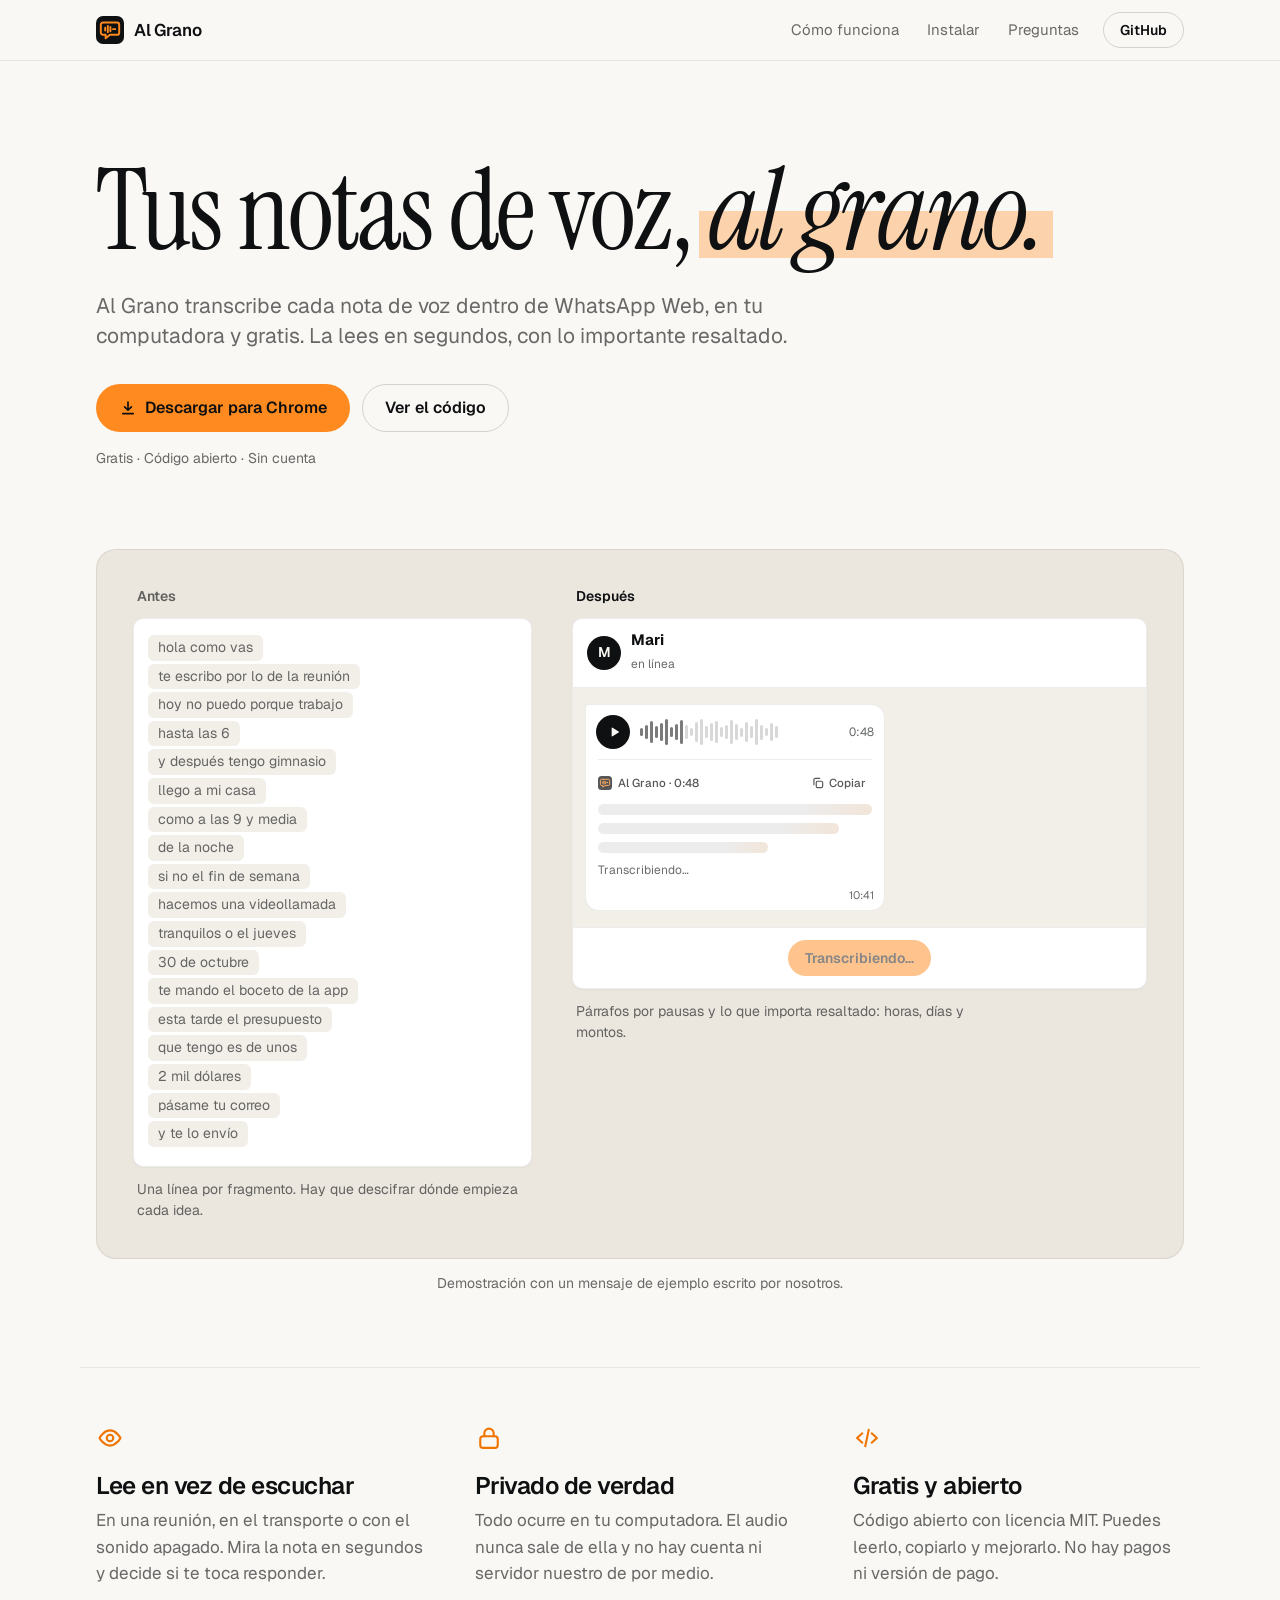
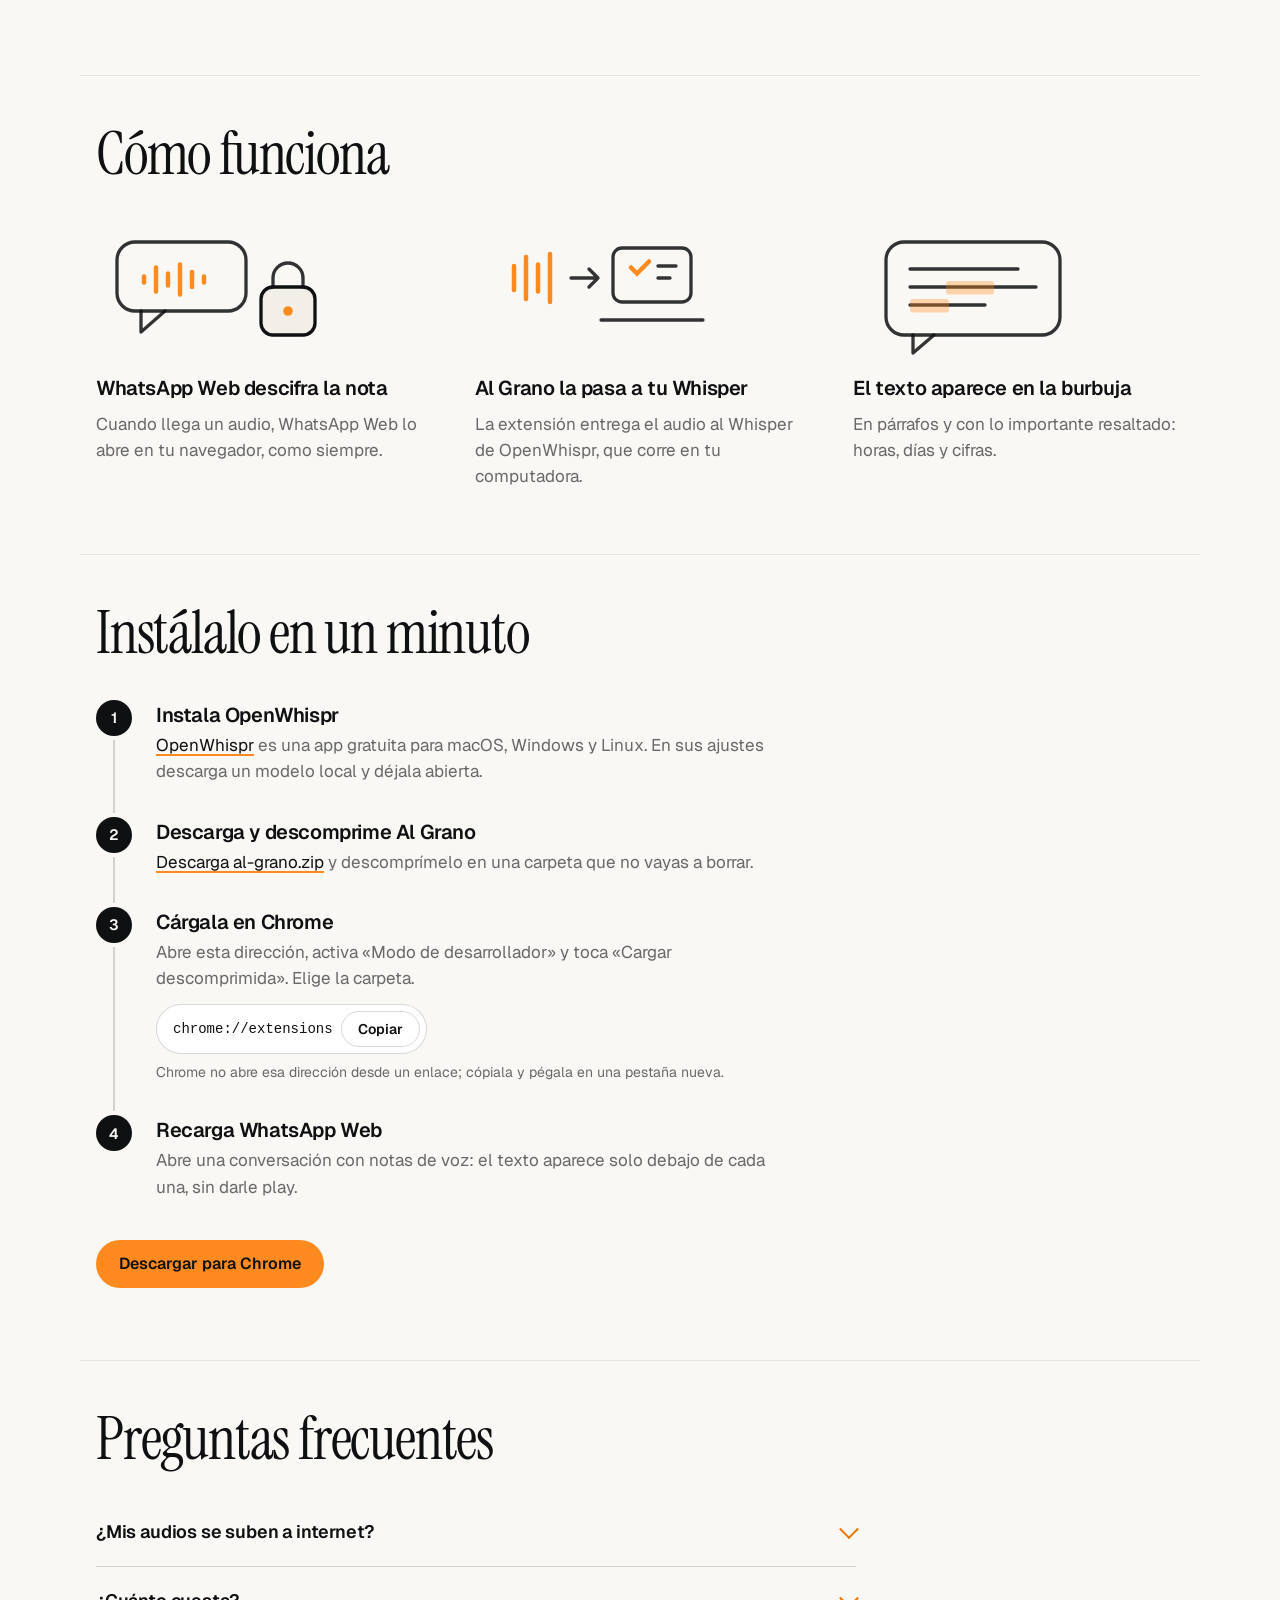
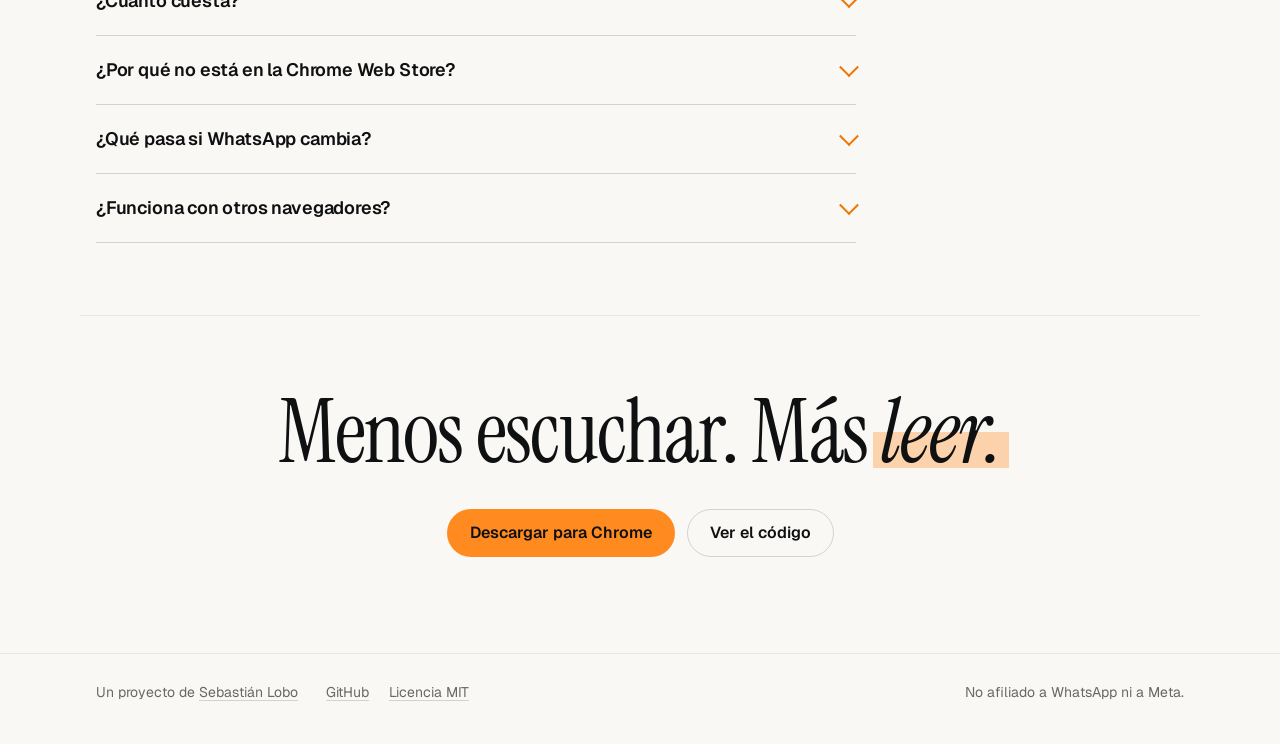
==== docs/index.html @ 11baa3e3 "Al Grano 1.2.0: extensión, landing y guía de instalación Transcribe las notas de voz de WhatsApp Web" ====
<!doctype html>
<html lang="es">
<head>
<meta charset="utf-8">
<meta name="viewport" content="width=device-width, initial-scale=1">
<title>Al Grano — Tus notas de voz, al grano</title>
<meta name="description" content="Extensión gratuita y de código abierto que transcribe las notas de voz de WhatsApp Web dentro de su burbuja, con el Whisper local de OpenWhispr. Nada sale de tu computadora.">
<meta name="theme-color" content="#FAF8F4" media="(prefers-color-scheme: light)">
<meta name="theme-color" content="#0F1012" media="(prefers-color-scheme: dark)">
<link rel="canonical" href="https://sebaslobo22.github.io/al-grano/">
<link rel="icon" type="image/svg+xml" href="favicon.svg">
<meta property="og:type" content="website">
<meta property="og:locale" content="es_ES">
<meta property="og:title" content="Al Grano — Tus notas de voz, al grano">
<meta property="og:description" content="Transcribe las notas de voz de WhatsApp Web en su propia burbuja, en tu computadora. Gratis, de código abierto y sin cuenta.">
<meta property="og:url" content="https://sebaslobo22.github.io/al-grano/">
<meta property="og:image" content="https://sebaslobo22.github.io/al-grano/og.png">
<meta property="og:image:width" content="1200">
<meta property="og:image:height" content="630">
<meta name="twitter:card" content="summary_large_image">
<link rel="preconnect" href="https://fonts.googleapis.com">
<link rel="preconnect" href="https://fonts.gstatic.com" crossorigin>
<link href="https://fonts.googleapis.com/css2?family=Geist:wght@400;500;600;700&family=Instrument+Serif:ital@0;1&display=swap" rel="stylesheet">
<link rel="stylesheet" href="styles.css">
</head>
<body>
<svg width="0" height="0" style="position:absolute" aria-hidden="true">
  <symbol id="logo" viewBox="0 0 32 32">
    <rect width="32" height="32" rx="8" fill="#0F1012"/>
    <path d="M8 7.5h16a2.5 2.5 0 0 1 2.5 2.5v9a2.5 2.5 0 0 1-2.5 2.5H16l-5 4v-4H8A2.5 2.5 0 0 1 5.5 19v-9A2.5 2.5 0 0 1 8 7.5z" fill="none" stroke="#FF8A1F" stroke-width="2.2" stroke-linejoin="round"/>
    <path d="M10.5 13.5v3M13.5 11.5v7M16.5 12.5v5M19.5 15h2.5" stroke="#FF8A1F" stroke-width="2.2" stroke-linecap="round" fill="none"/>
  </symbol>
</svg>

<a class="skip" href="#demo">Ir a la demostración</a>

<header class="top">
  <div class="wrap top-in">
    <a class="brand" href="#" aria-label="Al Grano, inicio"><svg class="logo" aria-hidden="true"><use href="#logo"/></svg><span>Al Grano</span></a>
    <nav class="nav" aria-label="Principal">
      <a href="#como-funciona">Cómo funciona</a>
      <a href="#instalar">Instalar</a>
      <a href="#preguntas">Preguntas</a>
    </nav>
    <a class="pill pill-sm pill-ghost" href="https://github.com/sebaslobo22/al-grano" rel="noopener">GitHub</a>
  </div>
</header>

<main>
<section class="hero wrap">
  <h1>Tus notas de voz, <span class="mark">al&nbsp;grano.</span></h1>
  <p class="sub">Al Grano transcribe cada nota de voz dentro de WhatsApp Web, en tu computadora y gratis. La lees en segundos, con lo importante resaltado.</p>
  <div class="cta">
    <a class="pill pill-main" href="https://github.com/sebaslobo22/al-grano/releases/latest/download/al-grano.zip" rel="noopener">
      <svg width="18" height="18" viewBox="0 0 24 24" fill="none" stroke="currentColor" stroke-width="2.2" stroke-linecap="round" stroke-linejoin="round" aria-hidden="true"><path d="M12 4v11m0 0-4.5-4.5M12 15l4.5-4.5M5 19.5h14"/></svg>
      Descargar para Chrome
    </a>
    <a class="pill pill-ghost" href="https://github.com/sebaslobo22/al-grano" rel="noopener">Ver el código</a>
  </div>
  <p class="fine">Gratis · Código abierto · Sin cuenta</p>
</section>

<section class="demo wrap" id="demo" aria-labelledby="demo-t">
  <h2 id="demo-t" class="sr">Demostración</h2>
  <div class="stage">
    <figure class="before">
      <figcaption>Antes</figcaption>
      <div class="app app-dim" aria-label="Transcripción sin formato">
        <div class="wall" id="wall"></div>
      </div>
      <p class="cap">Una línea por fragmento. Hay que descifrar dónde empieza cada idea.</p>
    </figure>

    <figure class="after">
      <figcaption>Después</figcaption>
      <div class="app" id="panel" data-state="idle">
        <div class="app-head">
          <span class="ava" aria-hidden="true">M</span>
          <div><strong>Mari</strong><small>en línea</small></div>
        </div>
        <div class="app-body">
          <div class="msg">
            <div class="vn" aria-hidden="true">
              <span class="play"><svg width="14" height="14" viewBox="0 0 24 24" fill="currentColor"><path d="M8 5.5v13a1 1 0 0 0 1.5.86l10.4-6.5a1 1 0 0 0 0-1.72L9.5 4.64A1 1 0 0 0 8 5.5z"/></svg></span>
              <span class="bars" id="bars"></span>
              <span class="dur">0:48</span>
            </div>
            <div class="tbox" id="tbox" hidden>
              <div class="thead">
                <svg class="logo logo-12" aria-hidden="true"><use href="#logo"/></svg>
                <span>Al Grano · 0:48</span>
                <button class="icon-btn" id="copyT" type="button" aria-label="Copiar transcripción">
                  <svg width="14" height="14" viewBox="0 0 24 24" fill="none" stroke="currentColor" stroke-width="2" stroke-linecap="round" stroke-linejoin="round" aria-hidden="true"><rect x="9" y="9" width="11" height="11" rx="2.5"/><path d="M5 15V6.5A2.5 2.5 0 0 1 7.5 4H15"/></svg>
                  <span class="icon-btn-t" id="copyTT">Copiar</span>
                </button>
              </div>
              <div class="skel" id="skel" aria-live="polite">
                <i></i><i></i><i></i>
                <em>Transcribiendo…</em>
              </div>
              <div class="tbody folded" id="tbody"></div>
              <button class="more" id="more" type="button" aria-expanded="false">Ver todo <span aria-hidden="true">⌄</span></button>
            </div>
            <span class="time">10:41</span>
          </div>
        </div>
        <div class="app-foot">
          <button class="pill pill-main pill-sm" id="try" type="button">Probar</button>
        </div>
      </div>
      <p class="cap">Párrafos por pausas y lo que importa resaltado: horas, días y montos.</p>
    </figure>
  </div>
  <p class="fine center">Demostración con un mensaje de ejemplo escrito por nosotros.</p>
</section>

<section class="benefits wrap" aria-label="Ventajas">
  <article>
    <svg width="28" height="28" viewBox="0 0 24 24" fill="none" stroke="currentColor" stroke-width="1.8" stroke-linecap="round" stroke-linejoin="round" aria-hidden="true"><path d="M3 12s3.5-6.5 9-6.5S21 12 21 12s-3.5 6.5-9 6.5S3 12 3 12z"/><circle cx="12" cy="12" r="2.8"/></svg>
    <h3>Lee en vez de escuchar</h3>
    <p>En una reunión, en el transporte o con el sonido apagado. Mira la nota en segundos y decide si te toca responder.</p>
  </article>
  <article>
    <svg width="28" height="28" viewBox="0 0 24 24" fill="none" stroke="currentColor" stroke-width="1.8" stroke-linecap="round" stroke-linejoin="round" aria-hidden="true"><rect x="4.5" y="10.5" width="15" height="10" rx="2.5"/><path d="M8 10.5V8a4 4 0 0 1 8 0v2.5"/></svg>
    <h3>Privado de verdad</h3>
    <p>Todo ocurre en tu computadora. El audio nunca sale de ella y no hay cuenta ni servidor nuestro de por medio.</p>
  </article>
  <article>
    <svg width="28" height="28" viewBox="0 0 24 24" fill="none" stroke="currentColor" stroke-width="1.8" stroke-linecap="round" stroke-linejoin="round" aria-hidden="true"><path d="m8 8-4.5 4L8 16M16 8l4.5 4L16 16M13.5 5l-3 14"/></svg>
    <h3>Gratis y abierto</h3>
    <p>Código abierto con licencia MIT. Puedes leerlo, copiarlo y mejorarlo. No hay pagos ni versión de pago.</p>
  </article>
</section>

<section class="how wrap" id="como-funciona" aria-labelledby="how-t">
  <h2 id="how-t">Cómo funciona</h2>
  <ol class="steps">
    <li>
      <svg viewBox="0 0 160 96" fill="none" aria-hidden="true">
        <rect x="14" y="14" width="86" height="46" rx="12" class="s-line"/>
        <path d="M30 60v14l16-14" class="s-line"/>
        <path d="M32 37v4M40 31v16M48 35v8M56 29v20M64 34v10M72 37v4" class="s-amber"/>
        <rect x="110" y="44" width="36" height="32" rx="8" class="s-fill"/>
        <path d="M118 44v-6a10 10 0 0 1 20 0v6" class="s-line"/>
        <circle cx="128" cy="60" r="3.2" class="s-amber-fill"/>
      </svg>
      <h3>WhatsApp Web descifra la nota</h3>
      <p>Cuando llega un audio, WhatsApp Web lo abre en tu navegador, como siempre.</p>
    </li>
    <li>
      <svg viewBox="0 0 160 96" fill="none" aria-hidden="true">
        <path d="M26 30v16M34 24v28M42 29v18M50 22v32" class="s-amber"/>
        <path d="M64 38h18m0 0-6-6m6 6-6 6" class="s-line"/>
        <rect x="92" y="18" width="52" height="36" rx="6" class="s-line"/>
        <path d="M84 66h68" class="s-line"/>
        <path d="M104 31l4 4 8-8" class="s-amber"/>
        <path d="M122 30h12M122 38h8" class="s-line"/>
      </svg>
      <h3>Al Grano la pasa a tu Whisper</h3>
      <p>La extensión entrega el audio al Whisper de OpenWhispr, que corre en tu computadora.</p>
    </li>
    <li>
      <svg viewBox="0 0 160 96" fill="none" aria-hidden="true">
        <rect x="22" y="14" width="116" height="62" rx="12" class="s-line"/>
        <path d="M40 76v12l14-12" class="s-line"/>
        <path d="M38 32h72M38 44h84M38 56h50" class="s-line"/>
        <rect x="62" y="40" width="32" height="9" rx="2" class="s-hl"/>
        <rect x="38" y="52" width="26" height="9" rx="2" class="s-hl"/>
      </svg>
      <h3>El texto aparece en la burbuja</h3>
      <p>En párrafos y con lo importante resaltado: horas, días y cifras.</p>
    </li>
  </ol>
</section>

<section class="install wrap" id="instalar" aria-labelledby="inst-t">
  <h2 id="inst-t">Instálalo en un minuto</h2>
  <ol class="inst">
    <li>
      <div>
        <h3>Instala OpenWhispr</h3>
        <p><a href="https://openwhispr.com" rel="noopener">OpenWhispr</a> es una app gratuita para macOS, Windows y Linux. En sus ajustes descarga un modelo local y déjala abierta.</p>
      </div>
    </li>
    <li>
      <div>
        <h3>Descarga y descomprime Al Grano</h3>
        <p><a href="https://github.com/sebaslobo22/al-grano/releases/latest/download/al-grano.zip" rel="noopener">Descarga al-grano.zip</a> y descomprímelo en una carpeta que no vayas a borrar.</p>
      </div>
    </li>
    <li>
      <div>
        <h3>Cárgala en Chrome</h3>
        <p>Abre esta dirección, activa «Modo de desarrollador» y toca «Cargar descomprimida». Elige la carpeta.</p>
        <div class="code">
          <code id="chromeUrl">chrome://extensions</code>
          <button class="pill pill-sm pill-ghost" id="copyUrl" type="button">Copiar</button>
        </div>
        <p class="fine">Chrome no abre esa dirección desde un enlace; cópiala y pégala en una pestaña nueva.</p>
      </div>
    </li>
    <li>
      <div>
        <h3>Recarga WhatsApp Web</h3>
        <p>Abre una conversación con notas de voz: el texto aparece solo debajo de cada una, sin darle play.</p>
      </div>
    </li>
  </ol>
  <div class="cta">
    <a class="pill pill-main" href="https://github.com/sebaslobo22/al-grano/releases/latest/download/al-grano.zip" rel="noopener">Descargar para Chrome</a>
  </div>
</section>

<section class="faq wrap" id="preguntas" aria-labelledby="faq-t">
  <h2 id="faq-t">Preguntas frecuentes</h2>
  <div class="acc">
    <details><summary>¿Mis audios se suben a internet?</summary><p>No. El audio pasa de WhatsApp Web al Whisper que corre en tu computadora y ahí se queda. Al Grano no tiene servidores ni cuentas.</p></details>
    <details><summary>¿Cuánto cuesta?</summary><p>Nada. Al Grano es gratis y de código abierto, y OpenWhispr también lo es.</p></details>
    <details><summary>¿Por qué no está en la Chrome Web Store?</summary><p>Todavía no. Por ahora se instala a mano, en un minuto, con los pasos de arriba.</p></details>
    <details><summary>¿Qué pasa si WhatsApp cambia?</summary><p>Puede que Al Grano deje de transcribir solo. Mientras se corrige, basta con darle play a la nota para que la transcriba.</p></details>
    <details><summary>¿Funciona con otros navegadores?</summary><p>Funciona en Chrome y debería funcionar en navegadores basados en Chromium, como Brave, Edge o Arc, que permiten cargar extensiones descomprimidas. No lo hemos probado en ellos.</p></details>
  </div>
</section>

<section class="final wrap">
  <h2>Menos escuchar. Más <span class="mark">leer.</span></h2>
  <div class="cta center">
    <a class="pill pill-main" href="https://github.com/sebaslobo22/al-grano/releases/latest/download/al-grano.zip" rel="noopener">Descargar para Chrome</a>
    <a class="pill pill-ghost" href="https://github.com/sebaslobo22/al-grano" rel="noopener">Ver el código</a>
  </div>
</section>
</main>

<footer class="foot">
  <div class="wrap foot-in">
    <p>Un proyecto de <a href="https://sitio-lobo.vercel.app" rel="noopener">Sebastián Lobo</a></p>
    <p class="links"><a href="https://github.com/sebaslobo22/al-grano" rel="noopener">GitHub</a><a href="https://github.com/sebaslobo22/al-grano/blob/main/LICENSE" rel="noopener">Licencia MIT</a></p>
    <p class="disc">No afiliado a WhatsApp ni a Meta.</p>
  </div>
</footer>
<script src="app.js"></script>
</body>
</html>
---- docs/styles.css ----
:root{
  --amber:#FF8A1F; --amber-h:#F07400; --amber-t:rgba(255,138,31,.16); --hl:rgba(255,138,31,.34);
  --bg:#FAF8F4; --ink:#0F1012; --surface:#fff; --surface2:#F2EFE9;
  --line:rgba(15,16,18,.08); --line2:rgba(15,16,18,.16); --mut:rgba(15,16,18,.62);
  --ok:#2EB67D; --stage:#EBE7DF; --bub:#fff;
  --r:10px; --font:"Geist",system-ui,-apple-system,"Segoe UI",sans-serif; --serif:"Instrument Serif",Georgia,serif;
  --ease:cubic-bezier(.2,.7,.2,1);
}
:root{color-scheme:light dark}
@media (prefers-color-scheme:dark){
  :root{
    --bg:#0F1012; --ink:#F3F1EC; --surface:#16181C; --surface2:#1C1F24;
    --line:rgba(255,255,255,.08); --line2:rgba(255,255,255,.16); --mut:rgba(243,241,236,.62);
    --hl:rgba(255,138,31,.38); --stage:#131519; --bub:#1F2228;
  }
}
*{box-sizing:border-box;margin:0}
html{scroll-behavior:smooth;-webkit-text-size-adjust:100%}
body{background:var(--bg);color:var(--ink);font:400 17px/1.55 var(--font);-webkit-font-smoothing:antialiased;overflow-x:hidden}
a{color:inherit}
h1,h2,h3{font-weight:600;letter-spacing:-.02em;line-height:1.1}
.wrap{width:100%;max-width:1120px;margin-inline:auto;padding-inline:16px}
.sr{position:absolute;width:1px;height:1px;overflow:hidden;clip:rect(0 0 0 0)}
.skip{position:absolute;left:-999px;top:8px;background:var(--ink);color:var(--bg);padding:8px 14px;border-radius:999px;z-index:20}
.skip:focus{left:8px}
:focus-visible{outline:2px solid var(--amber);outline-offset:3px;border-radius:6px}
.fine{font-size:14px;color:var(--mut)}
.center{text-align:center;justify-content:center}

/* highlighter motif */
.mark{font-family:var(--serif);font-style:italic;font-weight:400;
  background:linear-gradient(transparent 50%,var(--hl) 50%,var(--hl) 82%,transparent 82%);
  padding:0 .08em;margin:0 -.08em;-webkit-box-decoration-break:clone;box-decoration-break:clone}

/* pills */
.pill{display:inline-flex;align-items:center;gap:8px;min-height:48px;padding:0 22px;border-radius:999px;font:600 16px/1 var(--font);text-decoration:none;border:1px solid transparent;cursor:pointer;transition:background .2s var(--ease),transform .2s var(--ease),border-color .2s}
.pill-sm{min-height:36px;padding:0 16px;font-size:14px}
.pill-main{background:var(--amber);color:#0F1012}
.pill-main:hover{background:var(--amber-h)}
.pill-main:active{transform:scale(.98)}
.pill-main:disabled{opacity:.5;cursor:default}
.pill-ghost{border-color:var(--line2);color:var(--ink);background:transparent}
.pill-ghost:hover{border-color:var(--ink)}

/* header */
.top{position:sticky;top:0;z-index:10;background:color-mix(in srgb,var(--bg) 86%,transparent);backdrop-filter:blur(12px);-webkit-backdrop-filter:blur(12px);border-bottom:1px solid var(--line)}
.top-in{display:flex;align-items:center;gap:24px;height:60px}
.brand{display:flex;align-items:center;gap:10px;font-weight:600;text-decoration:none;letter-spacing:-.01em}
.logo{width:28px;height:28px;display:block;flex:none}
.logo-12{width:14px;height:14px}
.nav{display:none;margin-left:auto;gap:28px;font-size:15px}
.nav a{text-decoration:none;color:var(--mut)}
.nav a:hover{color:var(--ink)}
.top .pill{margin-left:auto}
@media(min-width:760px){.nav{display:flex}.top .pill{margin-left:0}}

/* hero */
.hero{padding-top:56px;padding-bottom:40px}
.hero h1{font-family:var(--serif);font-weight:400;letter-spacing:-.025em;line-height:.98;font-size:clamp(46px,11.5vw,112px);max-width:11ch}
.hero h1 .mark{font-style:italic}
.sub{margin-top:24px;max-width:34em;font-size:clamp(17px,2.4vw,21px);color:var(--mut);line-height:1.45}
.cta{display:flex;flex-wrap:wrap;gap:12px;margin-top:32px}
.hero .fine{margin-top:16px}
@media(min-width:900px){.hero{padding-top:96px;padding-bottom:56px}.hero h1{max-width:none}}

/* demo */
.demo{padding-block:24px 72px}
.stage{display:grid;gap:20px;background:var(--stage);border:1px solid var(--line);border-radius:20px;padding:20px 14px}
.stage figure{min-width:0}
figcaption{font-size:14px;font-weight:600;margin:0 4px 10px;color:var(--mut)}
.after figcaption{color:var(--ink)}
.cap{margin:12px 4px 0;font-size:14px;color:var(--mut);max-width:30em}
.demo>.fine{margin-top:14px}
@media(min-width:900px){
  .stage{grid-template-columns:.82fr 1.18fr;gap:40px;padding:36px;align-items:start}
}
.app{background:var(--surface);border:1px solid var(--line);border-radius:var(--r);overflow:hidden;box-shadow:0 1px 2px rgba(0,0,0,.04)}
.app-head{display:flex;align-items:center;gap:10px;padding:12px 14px;border-bottom:1px solid var(--line)}
.app-head strong{display:block;font-size:15px;line-height:1.2}
.app-head small{font-size:12px;color:var(--mut)}
.ava{width:34px;height:34px;border-radius:50%;background:var(--ink);color:var(--bg);display:grid;place-items:center;font-weight:600;font-size:14px}
.app-body{padding:16px 12px;background:var(--surface2)}
.msg{background:var(--bub);border:1px solid var(--line);border-radius:4px 14px 14px 14px;padding:10px 10px 6px;max-width:100%;width:fit-content;min-width:min(100%,300px);position:relative}
.vn{display:flex;align-items:center;gap:10px}
.play{flex:none;width:34px;height:34px;border-radius:50%;background:var(--ink);color:var(--bg);display:grid;place-items:center;padding-left:2px}
.bars{display:flex;align-items:center;gap:2px;height:28px;flex:1;min-width:0}
.bars i{display:block;width:3px;border-radius:2px;background:var(--line2);flex:none}
.bars i.p{background:var(--ink);opacity:.55}
.dur{font-size:12px;color:var(--mut);font-variant-numeric:tabular-nums}
.time{display:block;text-align:right;font-size:11px;color:var(--mut);margin-top:2px}
.app-foot{padding:12px 14px;border-top:1px solid var(--line);display:flex;justify-content:center}

.tbox{margin:10px 2px 0;padding-top:10px;border-top:1px solid var(--line);font-size:14.5px;line-height:1.5;min-width:0}
.thead{display:flex;align-items:center;gap:6px;font-size:11.5px;opacity:.7;margin-bottom:6px}
.thead span:first-of-type{font-weight:500}
.icon-btn{margin-left:auto;display:inline-flex;align-items:center;gap:4px;border:0;background:none;color:inherit;font:inherit;font-size:11.5px;padding:4px 6px;border-radius:6px;cursor:pointer;opacity:1}
.icon-btn:hover{background:var(--amber-t)}
.tbody p{margin:0 0 8px}
.tbody p:last-child{margin:0}
.tbody.folded{max-height:11em;overflow:hidden;-webkit-mask-image:linear-gradient(#000 62%,transparent);mask-image:linear-gradient(#000 62%,transparent)}
.key{font-weight:600;background-image:linear-gradient(transparent 55%,var(--hl) 55%,var(--hl) 95%,transparent 95%);background-repeat:no-repeat;background-size:0% 100%;transition:background-size .5s var(--ease);padding:0 1px;-webkit-box-decoration-break:clone;box-decoration-break:clone}
.hl-on .key{background-size:100% 100%}
.more{display:block;margin:4px 0 4px;padding:2px 0;border:0;background:none;color:var(--amber-h);font:600 13.5px var(--font);cursor:pointer}
@media(prefers-color-scheme:dark){.more{color:var(--amber)}}
.more:hover{text-decoration:underline}
.more[hidden]{display:none}

.skel{display:none;flex-direction:column;gap:8px;padding:2px 0 6px}
.skel i{display:block;height:11px;border-radius:6px;background:linear-gradient(90deg,var(--line) 25%,var(--hl) 50%,var(--line) 75%);background-size:300% 100%;animation:sh 1.3s linear infinite}
.skel i:nth-child(2){width:88%}.skel i:nth-child(3){width:62%}
.skel em{font-style:normal;font-size:12px;color:var(--mut)}
@keyframes sh{from{background-position:100% 0}to{background-position:-100% 0}}
#panel[data-state=loading] .skel{display:flex}
#panel[data-state=loading] .tbody,#panel[data-state=loading] .more{display:none}
#panel[data-state=idle] .tbox{display:none}

.wall{padding:16px 14px;font-size:14px;line-height:1.4;color:var(--mut)}
.wall span{display:block;padding:3px 10px;margin-bottom:3px;background:var(--surface2);border-radius:6px;width:fit-content;max-width:100%}
.app-dim{background:var(--surface)}

/* benefits */
.benefits{display:grid;gap:0;padding-block:24px 56px;border-top:1px solid var(--line)}
.benefits article{padding:28px 0;border-bottom:1px solid var(--line)}
.benefits article:last-child{border-bottom:0}
.benefits svg{color:var(--amber-h);margin-bottom:14px}
.benefits h3{font-size:24px;margin-bottom:8px}
.benefits p{color:var(--mut);max-width:26em}
@media(min-width:860px){
  .benefits{grid-template-columns:repeat(3,1fr);gap:48px}
  .benefits article{border:0;padding:32px 0}
}

h2{font-family:var(--serif);font-weight:400;font-size:clamp(36px,6vw,60px);letter-spacing:-.02em;line-height:1.02}

/* how */
.how{padding-block:48px 64px;border-top:1px solid var(--line)}
.steps{list-style:none;padding:0;margin-top:36px;display:grid;gap:36px;counter-reset:s}
.steps li{display:grid;gap:12px;align-content:start}
.steps svg{width:100%;max-width:240px;height:auto}
.steps h3{font-size:20px}
.steps p{color:var(--mut);max-width:24em}
.s-line{stroke:var(--ink);stroke-width:2.2;stroke-linecap:round;stroke-linejoin:round;opacity:.85}
.s-amber{stroke:var(--amber);stroke-width:3;stroke-linecap:round}
.s-amber-fill{fill:var(--amber)}
.s-fill{fill:var(--surface2);stroke:var(--ink);stroke-width:2.2;opacity:1}
.s-hl{fill:var(--hl)}
@media(min-width:860px){.steps{grid-template-columns:repeat(3,1fr);gap:48px}}

/* install */
.install{padding-block:48px 72px;border-top:1px solid var(--line)}
.inst{list-style:none;padding:0;margin-top:36px;max-width:680px;counter-reset:n}
.inst li{counter-increment:n;display:grid;grid-template-columns:44px 1fr;gap:16px;position:relative;padding-bottom:32px}
.inst li::before{content:counter(n);width:36px;height:36px;border-radius:50%;background:var(--ink);color:var(--bg);display:grid;place-items:center;font-weight:600;font-size:15px;position:relative;z-index:1}
.inst li::after{content:"";position:absolute;left:17px;top:40px;bottom:4px;width:2px;background:var(--line2)}
.inst li:last-child::after{display:none}
.inst h3{font-size:20px;margin:4px 0 6px}
.inst p{color:var(--mut)}
.inst p a{color:var(--ink);text-decoration-color:var(--amber);text-underline-offset:3px;text-decoration-thickness:2px}
.inst .fine{margin-top:8px}
.code{display:flex;align-items:center;gap:8px;margin-top:12px;padding:6px 6px 6px 16px;background:var(--surface);border:1px solid var(--line2);border-radius:999px;width:fit-content;max-width:100%}
.code code{font:500 14px ui-monospace,SFMono-Regular,Menlo,monospace;white-space:nowrap}
.install .cta{margin-top:8px}

/* faq */
.faq{padding-block:48px 72px;border-top:1px solid var(--line)}
.acc{margin-top:28px;max-width:760px}
details{border-bottom:1px solid var(--line2)}
summary{list-style:none;cursor:pointer;display:flex;justify-content:space-between;align-items:center;gap:16px;padding:20px 0;font-weight:600;font-size:18px;letter-spacing:-.01em}
summary::-webkit-details-marker{display:none}
summary::after{content:"";flex:none;width:12px;height:12px;border-right:2.4px solid var(--amber-h);border-bottom:2.4px solid var(--amber-h);transform:rotate(45deg) translate(-2px,-2px);transition:transform .25s var(--ease)}
details[open] summary::after{transform:rotate(-135deg)}
details p{padding:0 32px 22px 0;color:var(--mut);max-width:36em}

/* final */
.final{padding-block:72px 96px;text-align:center;border-top:1px solid var(--line)}
.final h2{font-size:clamp(40px,8vw,88px)}
.final .cta{margin-top:32px}

/* footer */
.foot{border-top:1px solid var(--line);padding:28px 0 40px;font-size:14px;color:var(--mut)}
.foot-in{display:flex;flex-wrap:wrap;gap:12px 28px;align-items:center}
.foot a{text-decoration-color:var(--line2);text-underline-offset:3px}
.foot .links{display:flex;gap:20px}
.foot .disc{flex-basis:100%}
@media(min-width:760px){.foot .disc{flex-basis:auto;margin-left:auto}}

@media(hover:none){.icon-btn{opacity:1}}
@media(prefers-reduced-motion:reduce){
  html{scroll-behavior:auto}
  *,*::before,*::after{animation-duration:.01ms!important;animation-iteration-count:1!important;transition-duration:.01ms!important}
}
/* On phones, show the result first and keep the "before" wall short. */
@media(max-width:899px){
  .after{order:-1}
  .before .wall{max-height:240px;overflow:hidden;-webkit-mask-image:linear-gradient(#000 55%,transparent);mask-image:linear-gradient(#000 55%,transparent)}
}
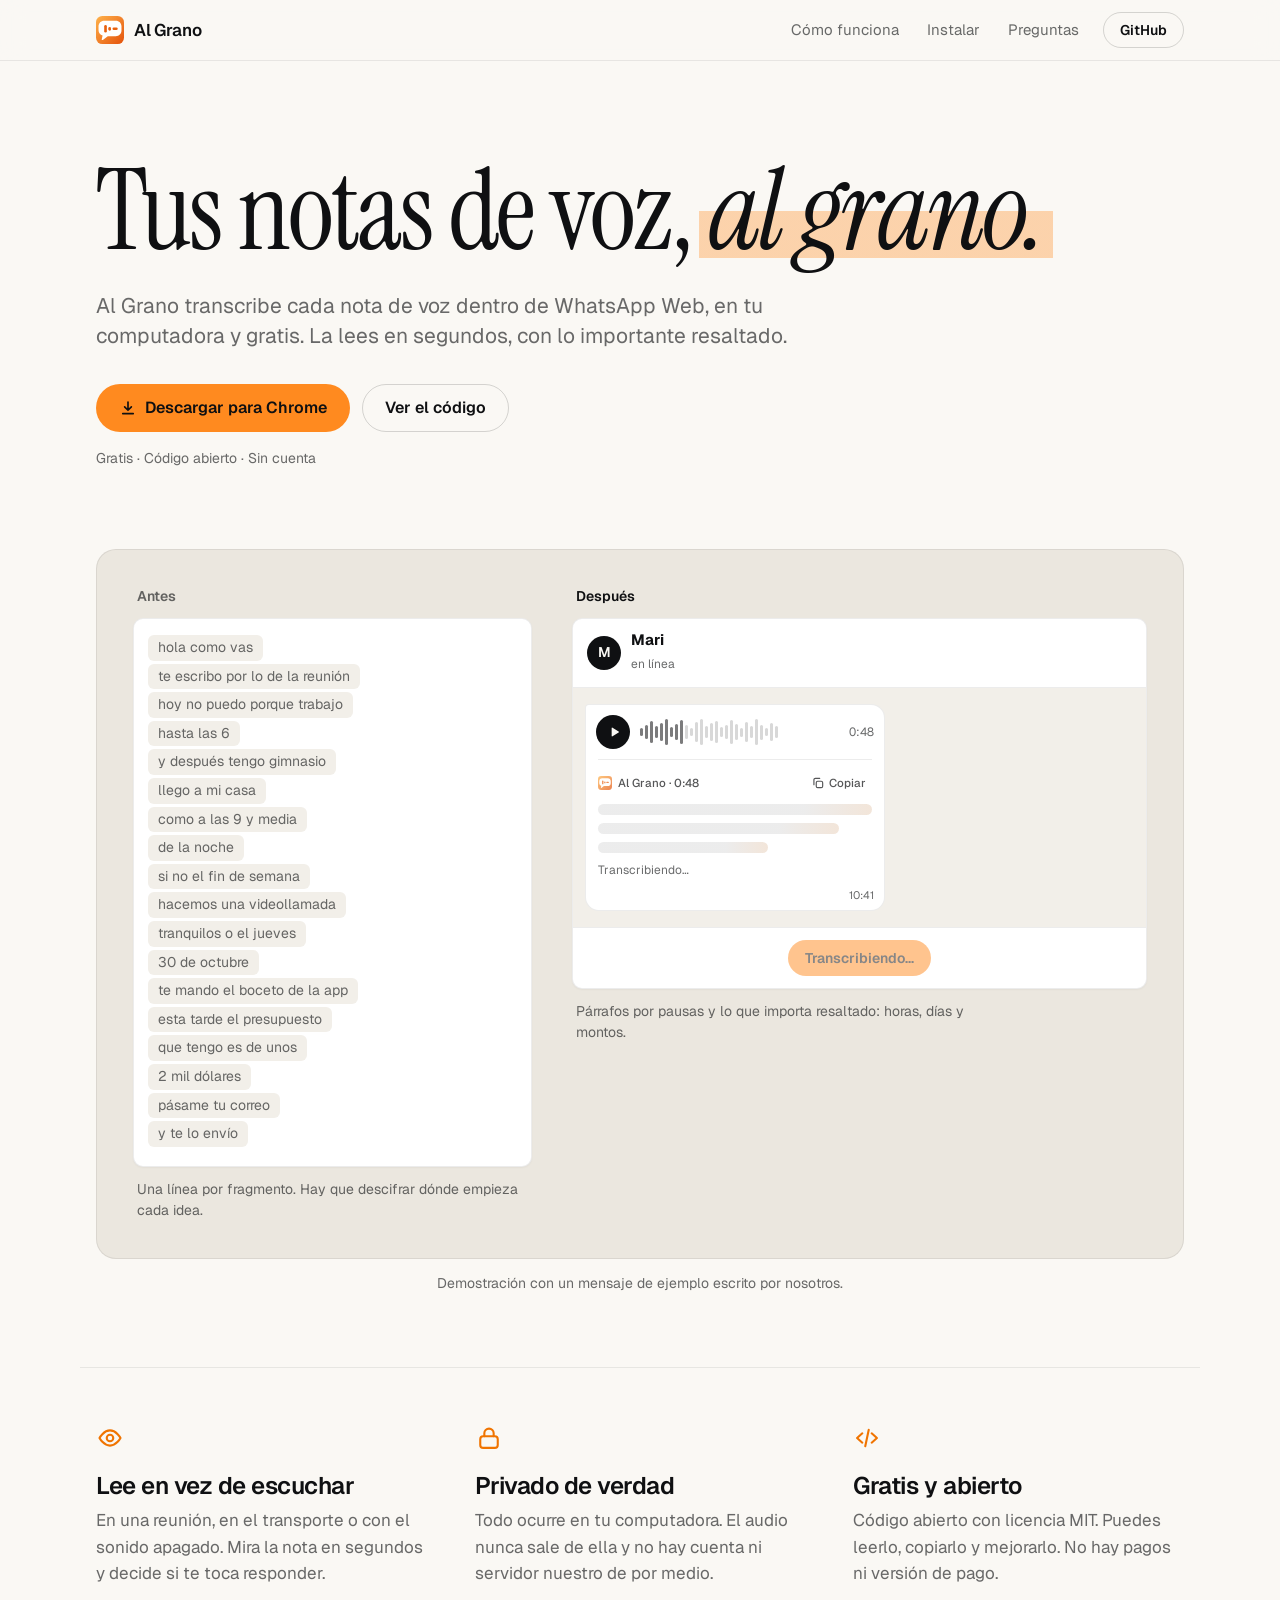
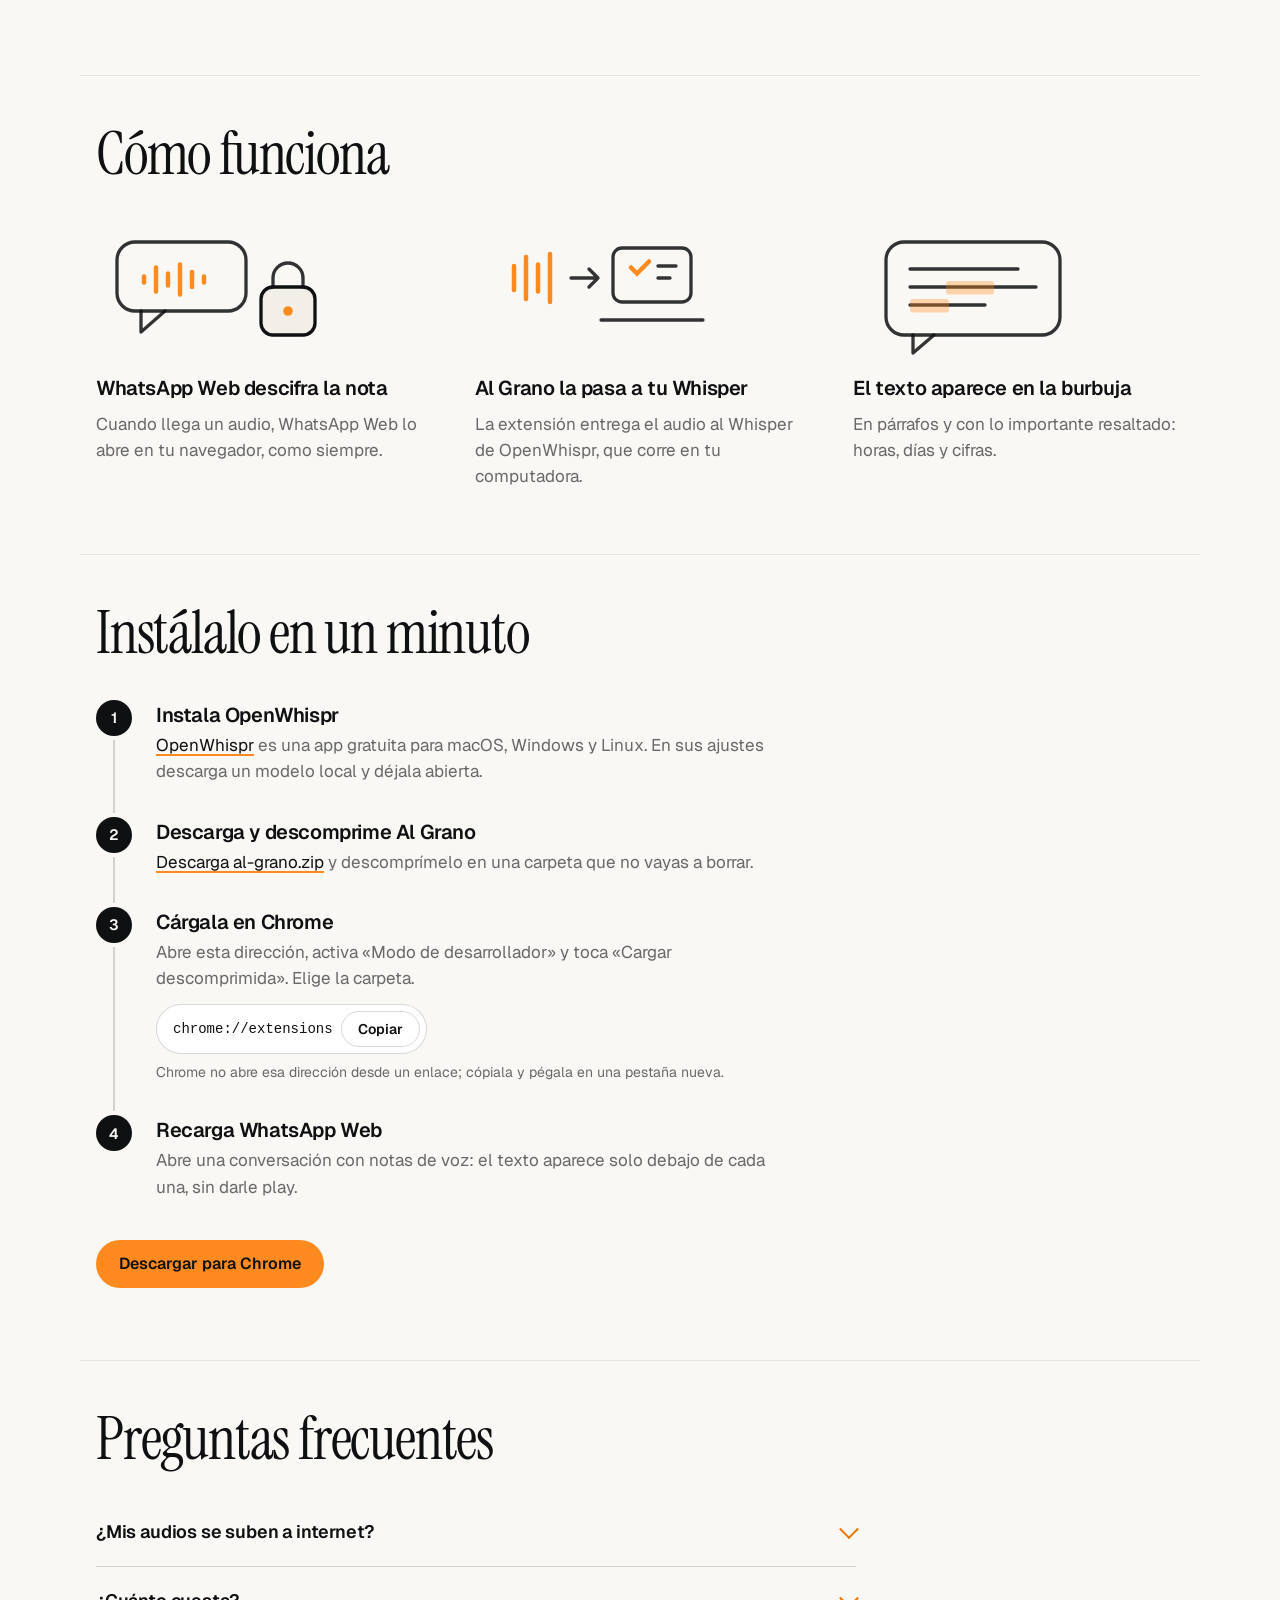
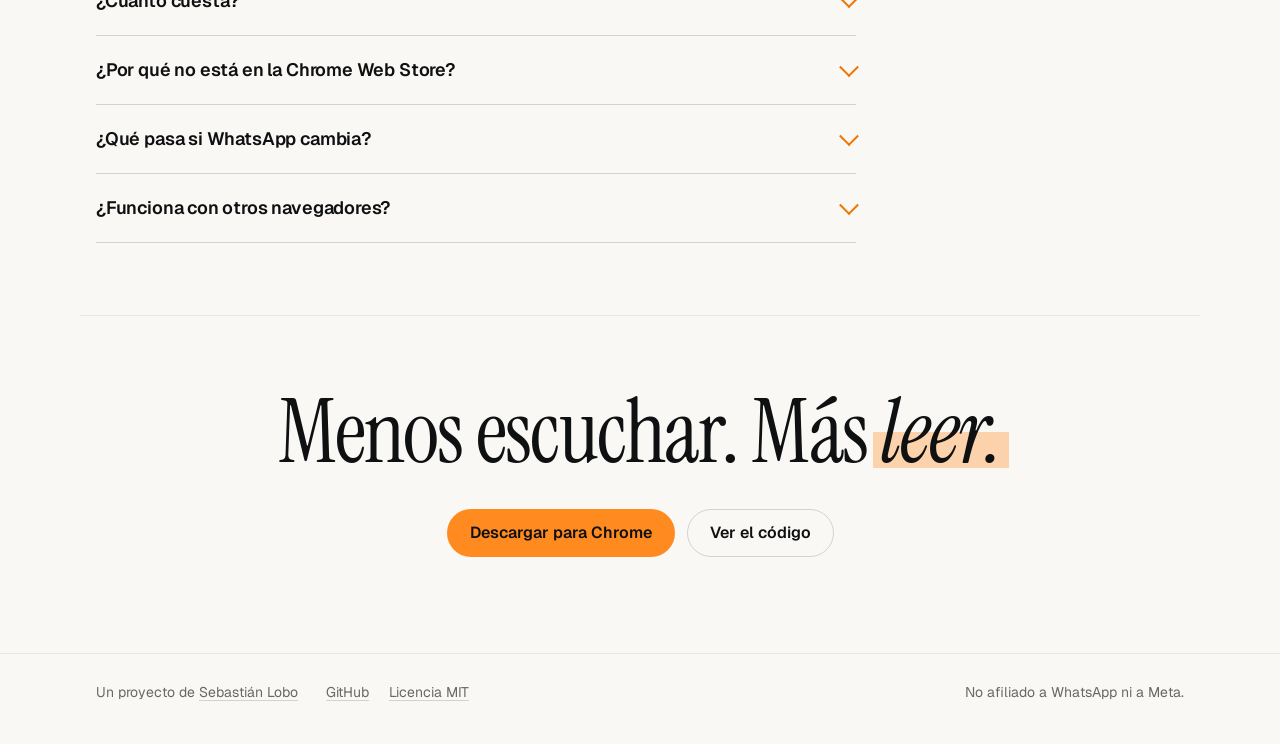
==== commit 8073dd68: "Versión para Safari, icono nuevo y gancho compatible con ambos navegadores - safari/: proyecto de Xc" ====
--- a/docs/index.html
+++ b/docs/index.html
@@ -25,10 +25,20 @@
 </head>
 <body>
 <svg width="0" height="0" style="position:absolute" aria-hidden="true">
-  <symbol id="logo" viewBox="0 0 32 32">
-    <rect width="32" height="32" rx="8" fill="#0F1012"/>
-    <path d="M8 7.5h16a2.5 2.5 0 0 1 2.5 2.5v9a2.5 2.5 0 0 1-2.5 2.5H16l-5 4v-4H8A2.5 2.5 0 0 1 5.5 19v-9A2.5 2.5 0 0 1 8 7.5z" fill="none" stroke="#FF8A1F" stroke-width="2.2" stroke-linejoin="round"/>
-    <path d="M10.5 13.5v3M13.5 11.5v7M16.5 12.5v5M19.5 15h2.5" stroke="#FF8A1F" stroke-width="2.2" stroke-linecap="round" fill="none"/>
+  <defs>
+    <linearGradient id="ag-logo-bg" x1="0" y1="0" x2="1" y2="1">
+      <stop offset="0" stop-color="#FFB24A"/>
+      <stop offset="1" stop-color="#E4520B"/>
+    </linearGradient>
+  </defs>
+  <symbol id="logo" viewBox="0 0 1024 1024">
+    <rect width="1024" height="1024" rx="229" fill="url(#ag-logo-bg)"/>
+    <path fill="#FFFFFF" d="M300 170h424c120 0 208 88 208 208v150c0 120-88 208-208 208H430l-180 140c-20 15-46-3-40-27l30-134c-90-30-148-110-148-207V378c0-120 88-208 208-208z"/>
+    <g fill="#E8600E">
+      <rect x="300" y="330" width="96" height="276" rx="48"/>
+      <rect x="452" y="400" width="96" height="136" rx="48"/>
+      <rect x="604" y="420" width="190" height="96" rx="48"/>
+    </g>
   </symbol>
 </svg>
 
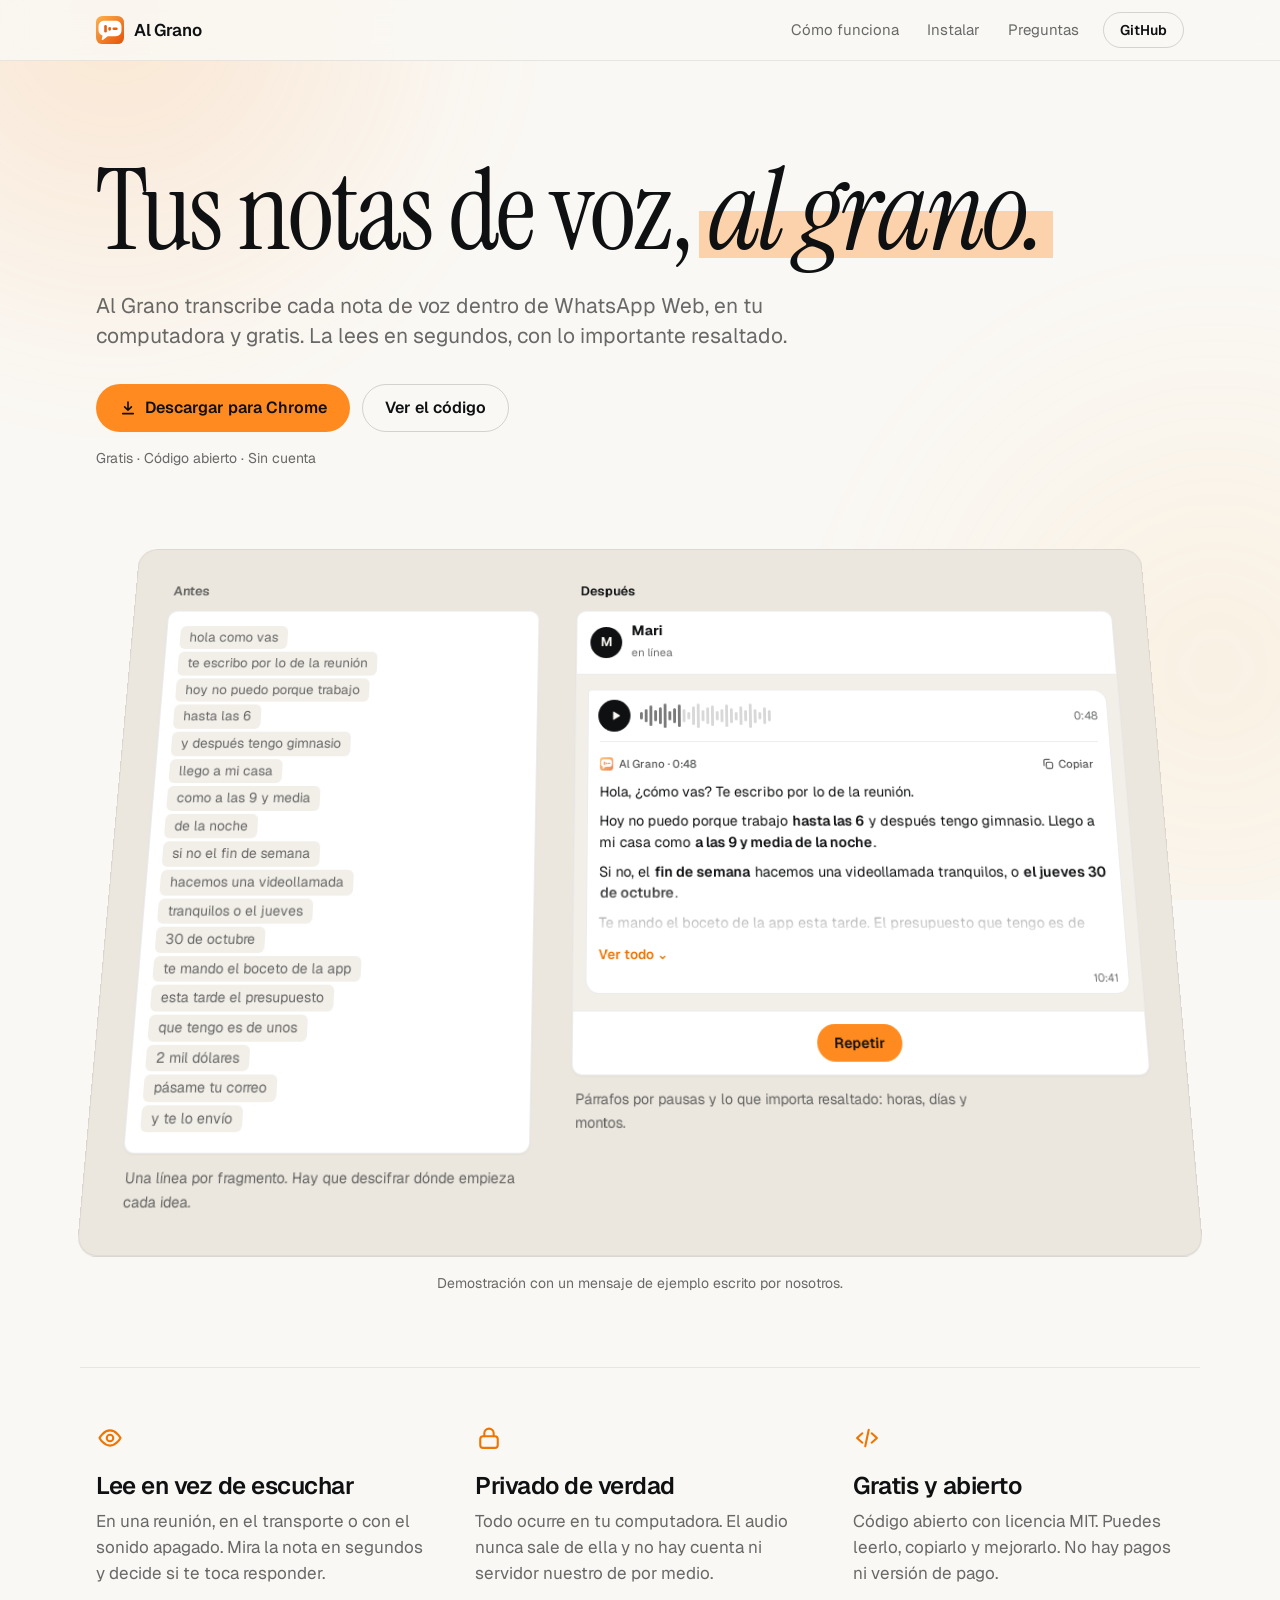
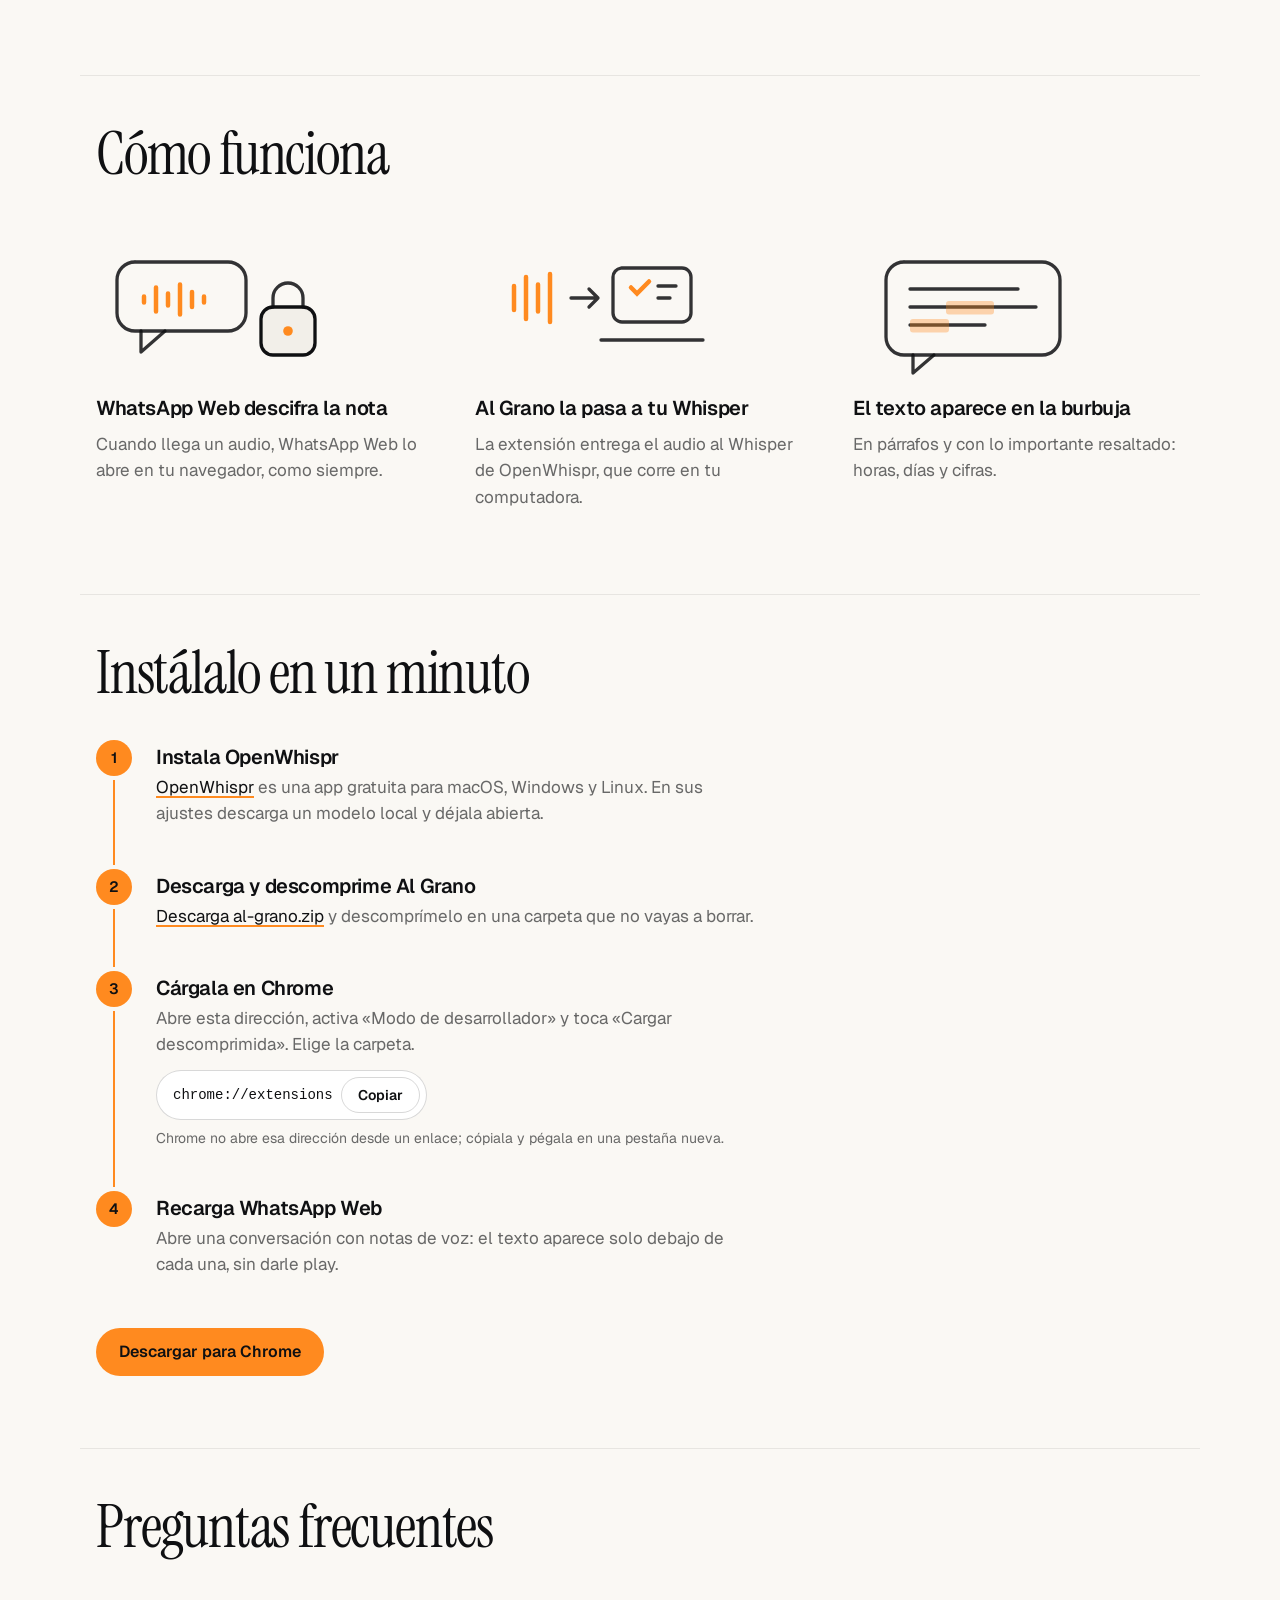
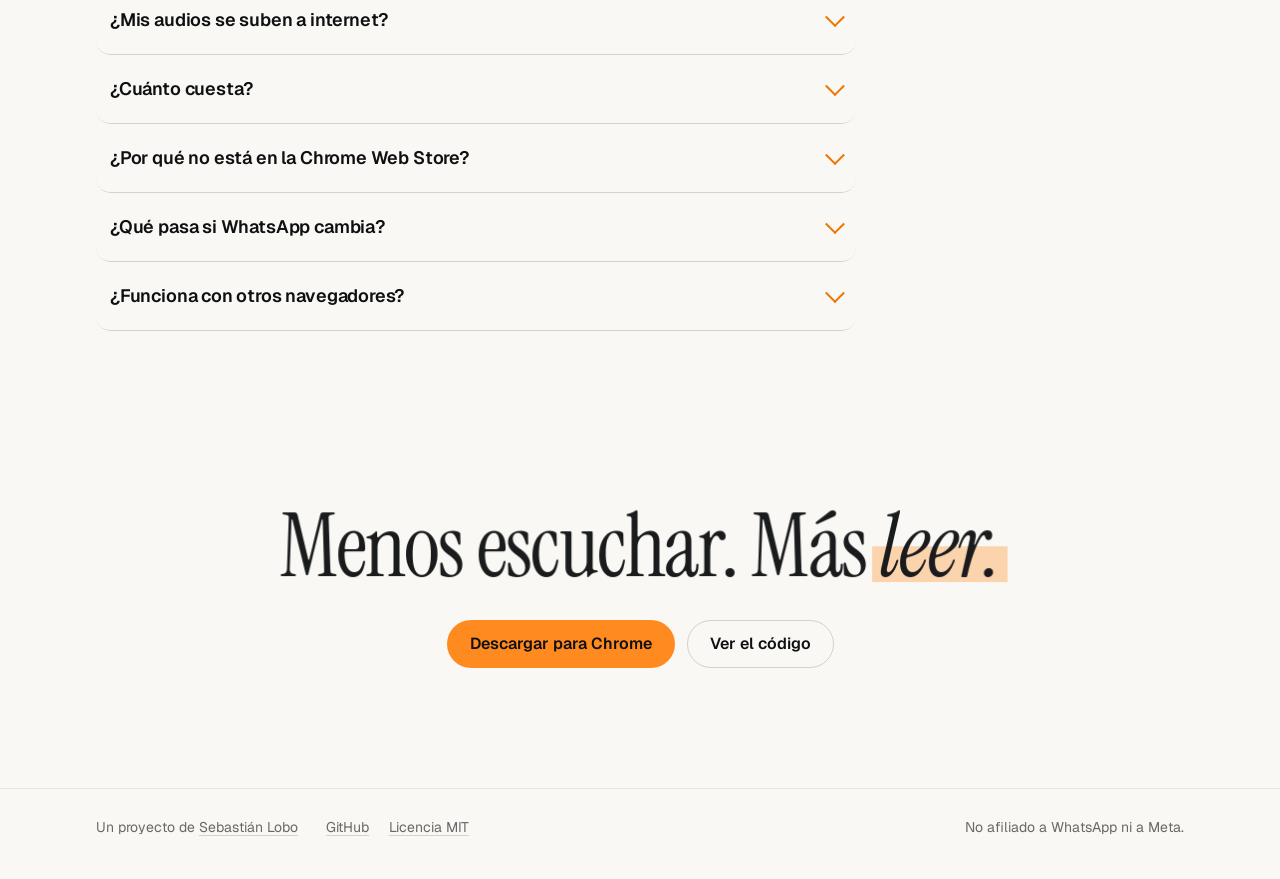
==== commit ce51e6f3: "Landing: animaciones al desplazar, cursor que sigue al puntero y halo por sección Co-Authored-By: Cl" ====
--- a/docs/index.html
+++ b/docs/index.html
@@ -21,7 +21,7 @@
 <link rel="preconnect" href="https://fonts.googleapis.com">
 <link rel="preconnect" href="https://fonts.gstatic.com" crossorigin>
 <link href="https://fonts.googleapis.com/css2?family=Geist:wght@400;500;600;700&family=Instrument+Serif:ital@0;1&display=swap" rel="stylesheet">
-<link rel="stylesheet" href="styles.css">
+<link rel="stylesheet" href="styles.css?v=1.6">
 </head>
 <body>
 <svg width="0" height="0" style="position:absolute" aria-hidden="true">
@@ -72,7 +72,7 @@
 
 <section class="demo wrap" id="demo" aria-labelledby="demo-t">
   <h2 id="demo-t" class="sr">Demostración</h2>
-  <div class="stage">
+  <div class="stage halo" style="--rad:20px">
     <figure class="before">
       <figcaption>Antes</figcaption>
       <div class="app app-dim" aria-label="Transcripción sin formato">
@@ -125,17 +125,17 @@
 </section>
 
 <section class="benefits wrap" aria-label="Ventajas">
-  <article>
+  <article class="morph halo">
     <svg width="28" height="28" viewBox="0 0 24 24" fill="none" stroke="currentColor" stroke-width="1.8" stroke-linecap="round" stroke-linejoin="round" aria-hidden="true"><path d="M3 12s3.5-6.5 9-6.5S21 12 21 12s-3.5 6.5-9 6.5S3 12 3 12z"/><circle cx="12" cy="12" r="2.8"/></svg>
     <h3>Lee en vez de escuchar</h3>
     <p>En una reunión, en el transporte o con el sonido apagado. Mira la nota en segundos y decide si te toca responder.</p>
   </article>
-  <article>
+  <article class="morph halo">
     <svg width="28" height="28" viewBox="0 0 24 24" fill="none" stroke="currentColor" stroke-width="1.8" stroke-linecap="round" stroke-linejoin="round" aria-hidden="true"><rect x="4.5" y="10.5" width="15" height="10" rx="2.5"/><path d="M8 10.5V8a4 4 0 0 1 8 0v2.5"/></svg>
     <h3>Privado de verdad</h3>
     <p>Todo ocurre en tu computadora. El audio nunca sale de ella y no hay cuenta ni servidor nuestro de por medio.</p>
   </article>
-  <article>
+  <article class="morph halo">
     <svg width="28" height="28" viewBox="0 0 24 24" fill="none" stroke="currentColor" stroke-width="1.8" stroke-linecap="round" stroke-linejoin="round" aria-hidden="true"><path d="m8 8-4.5 4L8 16M16 8l4.5 4L16 16M13.5 5l-3 14"/></svg>
     <h3>Gratis y abierto</h3>
     <p>Código abierto con licencia MIT. Puedes leerlo, copiarlo y mejorarlo. No hay pagos ni versión de pago.</p>
@@ -143,9 +143,9 @@
 </section>
 
 <section class="how wrap" id="como-funciona" aria-labelledby="how-t">
-  <h2 id="how-t">Cómo funciona</h2>
+  <h2 id="how-t" class="morph">Cómo funciona</h2>
   <ol class="steps">
-    <li>
+    <li class="morph halo">
       <svg viewBox="0 0 160 96" fill="none" aria-hidden="true">
         <rect x="14" y="14" width="86" height="46" rx="12" class="s-line"/>
         <path d="M30 60v14l16-14" class="s-line"/>
@@ -157,7 +157,7 @@
       <h3>WhatsApp Web descifra la nota</h3>
       <p>Cuando llega un audio, WhatsApp Web lo abre en tu navegador, como siempre.</p>
     </li>
-    <li>
+    <li class="morph halo">
       <svg viewBox="0 0 160 96" fill="none" aria-hidden="true">
         <path d="M26 30v16M34 24v28M42 29v18M50 22v32" class="s-amber"/>
         <path d="M64 38h18m0 0-6-6m6 6-6 6" class="s-line"/>
@@ -169,7 +169,7 @@
       <h3>Al Grano la pasa a tu Whisper</h3>
       <p>La extensión entrega el audio al Whisper de OpenWhispr, que corre en tu computadora.</p>
     </li>
-    <li>
+    <li class="morph halo">
       <svg viewBox="0 0 160 96" fill="none" aria-hidden="true">
         <rect x="22" y="14" width="116" height="62" rx="12" class="s-line"/>
         <path d="M40 76v12l14-12" class="s-line"/>
@@ -184,22 +184,22 @@
 </section>
 
 <section class="install wrap" id="instalar" aria-labelledby="inst-t">
-  <h2 id="inst-t">Instálalo en un minuto</h2>
+  <h2 id="inst-t" class="morph">Instálalo en un minuto</h2>
   <ol class="inst">
-    <li>
-      <div>
+    <li class="morph" data-fill style="--rad:14px">
+      <div class="halo">
         <h3>Instala OpenWhispr</h3>
         <p><a href="https://openwhispr.com" rel="noopener">OpenWhispr</a> es una app gratuita para macOS, Windows y Linux. En sus ajustes descarga un modelo local y déjala abierta.</p>
       </div>
     </li>
-    <li>
-      <div>
+    <li class="morph" data-fill style="--rad:14px">
+      <div class="halo">
         <h3>Descarga y descomprime Al Grano</h3>
         <p><a href="https://github.com/sebaslobo22/al-grano/releases/latest/download/al-grano.zip" rel="noopener">Descarga al-grano.zip</a> y descomprímelo en una carpeta que no vayas a borrar.</p>
       </div>
     </li>
-    <li>
-      <div>
+    <li class="morph" data-fill style="--rad:14px">
+      <div class="halo">
         <h3>Cárgala en Chrome</h3>
         <p>Abre esta dirección, activa «Modo de desarrollador» y toca «Cargar descomprimida». Elige la carpeta.</p>
         <div class="code">
@@ -209,8 +209,8 @@
         <p class="fine">Chrome no abre esa dirección desde un enlace; cópiala y pégala en una pestaña nueva.</p>
       </div>
     </li>
-    <li>
-      <div>
+    <li class="morph" data-fill style="--rad:14px">
+      <div class="halo">
         <h3>Recarga WhatsApp Web</h3>
         <p>Abre una conversación con notas de voz: el texto aparece solo debajo de cada una, sin darle play.</p>
       </div>
@@ -222,18 +222,18 @@
 </section>
 
 <section class="faq wrap" id="preguntas" aria-labelledby="faq-t">
-  <h2 id="faq-t">Preguntas frecuentes</h2>
+  <h2 id="faq-t" class="morph">Preguntas frecuentes</h2>
   <div class="acc">
-    <details><summary>¿Mis audios se suben a internet?</summary><p>No. El audio pasa de WhatsApp Web al Whisper que corre en tu computadora y ahí se queda. Al Grano no tiene servidores ni cuentas.</p></details>
-    <details><summary>¿Cuánto cuesta?</summary><p>Nada. Al Grano es gratis y de código abierto, y OpenWhispr también lo es.</p></details>
-    <details><summary>¿Por qué no está en la Chrome Web Store?</summary><p>Todavía no. Por ahora se instala a mano, en un minuto, con los pasos de arriba.</p></details>
-    <details><summary>¿Qué pasa si WhatsApp cambia?</summary><p>Puede que Al Grano deje de transcribir solo. Mientras se corrige, basta con darle play a la nota para que la transcriba.</p></details>
-    <details><summary>¿Funciona con otros navegadores?</summary><p>Funciona en Chrome y debería funcionar en navegadores basados en Chromium, como Brave, Edge o Arc, que permiten cargar extensiones descomprimidas. No lo hemos probado en ellos.</p></details>
-  </div>
-</section>
-
-<section class="final wrap">
-  <h2>Menos escuchar. Más <span class="mark">leer.</span></h2>
+    <details class="morph halo" style="--rad:14px"><summary>¿Mis audios se suben a internet?</summary><p>No. El audio pasa de WhatsApp Web al Whisper que corre en tu computadora y ahí se queda. Al Grano no tiene servidores ni cuentas.</p></details>
+    <details class="morph halo" style="--rad:14px"><summary>¿Cuánto cuesta?</summary><p>Nada. Al Grano es gratis y de código abierto, y OpenWhispr también lo es.</p></details>
+    <details class="morph halo" style="--rad:14px"><summary>¿Por qué no está en la Chrome Web Store?</summary><p>Todavía no. Por ahora se instala a mano, en un minuto, con los pasos de arriba.</p></details>
+    <details class="morph halo" style="--rad:14px"><summary>¿Qué pasa si WhatsApp cambia?</summary><p>Puede que Al Grano deje de transcribir solo. Mientras se corrige, basta con darle play a la nota para que la transcriba.</p></details>
+    <details class="morph halo" style="--rad:14px"><summary>¿Funciona con otros navegadores?</summary><p>Funciona en Chrome y debería funcionar en navegadores basados en Chromium, como Brave, Edge o Arc, que permiten cargar extensiones descomprimidas. No lo hemos probado en ellos.</p></details>
+  </div>
+</section>
+
+<section class="final wrap halo">
+  <h2 class="morph">Menos escuchar. Más <span class="mark">leer.</span></h2>
   <div class="cta center">
     <a class="pill pill-main" href="https://github.com/sebaslobo22/al-grano/releases/latest/download/al-grano.zip" rel="noopener">Descargar para Chrome</a>
     <a class="pill pill-ghost" href="https://github.com/sebaslobo22/al-grano" rel="noopener">Ver el código</a>
@@ -248,6 +248,7 @@
     <p class="disc">No afiliado a WhatsApp ni a Meta.</p>
   </div>
 </footer>
-<script src="app.js"></script>
+<script src="app.js?v=1.6"></script>
+<script src="motion.js?v=1.6"></script>
 </body>
 </html>
--- a/docs/styles.css
+++ b/docs/styles.css
@@ -29,15 +29,15 @@
 
 /* highlighter motif */
 .mark{font-family:var(--serif);font-style:italic;font-weight:400;
-  background:linear-gradient(transparent 50%,var(--hl) 50%,var(--hl) 82%,transparent 82%);
+  background:linear-gradient(transparent 50%,var(--hl) 50%,var(--hl) 82%,transparent 82%) no-repeat;background-size:100% 100%;
   padding:0 .08em;margin:0 -.08em;-webkit-box-decoration-break:clone;box-decoration-break:clone}
 
 /* pills */
-.pill{display:inline-flex;align-items:center;gap:8px;min-height:48px;padding:0 22px;border-radius:999px;font:600 16px/1 var(--font);text-decoration:none;border:1px solid transparent;cursor:pointer;transition:background .2s var(--ease),transform .2s var(--ease),border-color .2s}
+.pill{display:inline-flex;align-items:center;gap:8px;min-height:48px;padding:0 22px;border-radius:999px;font:600 16px/1 var(--font);text-decoration:none;border:1px solid transparent;cursor:pointer;transition:background .2s var(--ease),transform .45s var(--ease),border-color .2s,box-shadow .3s;transform:translate(var(--tx,0px),var(--ty,0px))}
 .pill-sm{min-height:36px;padding:0 16px;font-size:14px}
 .pill-main{background:var(--amber);color:#0F1012}
 .pill-main:hover{background:var(--amber-h)}
-.pill-main:active{transform:scale(.98)}
+.pill-main:active{transform:translate(var(--tx,0px),var(--ty,0px)) scale(.97)}
 .pill-main:disabled{opacity:.5;cursor:default}
 .pill-ghost{border-color:var(--line2);color:var(--ink);background:transparent}
 .pill-ghost:hover{border-color:var(--ink)}
@@ -194,3 +194,61 @@
   .after{order:-1}
   .before .wall{max-height:240px;overflow:hidden;-webkit-mask-image:linear-gradient(#000 55%,transparent);mask-image:linear-gradient(#000 55%,transparent)}
 }
+
+/* ================= Movimiento ================= */
+main,.foot{position:relative;z-index:1}
+.ambient{position:fixed;inset:0;pointer-events:none;z-index:0;overflow:hidden}
+.ambient i{position:absolute;width:62vmax;height:62vmax;border-radius:50%;filter:blur(40px)}
+.ambient i:nth-child(1){left:-22vmax;top:-30vmax;background:radial-gradient(closest-side,rgba(255,138,31,.16),transparent);animation:drift 24s var(--ease) infinite alternate}
+.ambient i:nth-child(2){right:-26vmax;top:30vh;background:radial-gradient(closest-side,rgba(255,178,74,.10),transparent);animation:drift 30s var(--ease) infinite alternate-reverse}
+@keyframes drift{to{transform:translate3d(7vmax,6vmax,0) scale(1.1)}}
+.progress{position:fixed;left:0;top:0;right:0;height:2px;z-index:30;background:linear-gradient(90deg,#FFB24A,var(--amber),#E4520B);transform-origin:0 50%;transform:scaleX(0);pointer-events:none}
+
+/* Morph ligado al scroll, en ambos sentidos: --r va de 0 (abajo) a 1 (en su sitio) */
+.morph{--r:1;transform:translate3d(0,calc((1 - var(--r)) * 64px),0) scale(calc(.92 + .08 * var(--r)));opacity:calc(.12 + .88 * var(--r));
+  clip-path:inset(calc((1 - var(--r)) * 6%) round calc(var(--rad,20px) + (1 - var(--r)) * 120px));will-change:transform,opacity,clip-path}
+h2.morph{--rad:8px;clip-path:none}
+.morph .mark,h2.morph .mark{background-size:calc(min(1,var(--r) * 1.35) * 100%) 100%}
+.hero .mark{animation:markin 1.1s .35s var(--ease) both}
+@keyframes markin{from{background-size:0% 100%}}
+.hero{transform-origin:50% 0;will-change:transform,opacity}
+.stage{transform-origin:50% 0;will-change:transform;box-shadow:0 calc(var(--lift,1) * 40px) calc(var(--lift,1) * 80px) -40px rgba(228,82,11,.28)}
+.benefits .morph svg{transform:scale(calc(.55 + .45 * var(--r))) rotate(calc((1 - var(--r)) * -30deg));transform-origin:30% 50%}
+.steps .draw{stroke-dasharray:var(--len);stroke-dashoffset:calc(var(--len) * (1 - min(1,var(--r) * 1.2)))}
+.inst li::after{background:linear-gradient(var(--amber) calc(var(--f,1) * 100%),var(--line2) 0)}
+.inst li::before{transition:background-color .4s var(--ease),color .4s,transform .4s var(--ease)}
+.inst li[data-on]::before{background:var(--amber);color:#0F1012}
+
+/* Halo: luz ámbar que sigue al cursor dentro de cada bloque, con borde iluminado */
+.halo{position:relative;isolation:isolate}
+.halo::before,.halo::after{content:"";position:absolute;inset:0;border-radius:inherit;pointer-events:none;opacity:0;transition:opacity .45s var(--ease)}
+.halo::before{z-index:-1;background:radial-gradient(440px circle at var(--mx,50%) var(--my,50%),rgba(255,138,31,.2),transparent 62%)}
+.halo::after{padding:1px;background:radial-gradient(240px circle at var(--mx,50%) var(--my,50%),rgba(255,138,31,.85),transparent 70%);
+  -webkit-mask:linear-gradient(#000 0 0) content-box,linear-gradient(#000 0 0);-webkit-mask-composite:xor;mask:linear-gradient(#000 0 0) content-box exclude,linear-gradient(#000 0 0)}
+.halo.lit::before,.halo.lit::after{opacity:1}
+.benefits article,.steps li,.inst li>div,.final{border-radius:20px}
+details.halo{border-radius:14px}
+details.halo summary,details.halo p{padding-inline:14px}
+@media(min-width:860px){
+  .benefits article{padding:32px 24px;margin-inline:-24px}
+  .steps li{padding:20px;margin-inline:-20px}
+}
+.inst li>div{padding:2px 14px 10px;margin-left:-14px}
+.final{margin-block:24px;border-top:0}
+.pill-main:hover{box-shadow:0 10px 30px -8px rgba(255,138,31,.55)}
+
+/* Cursor */
+.cur-ring,.cur-glow{position:fixed;left:0;top:0;pointer-events:none;border-radius:50%;opacity:0;transition:opacity .3s}
+.cur-in .cur-ring,.cur-in .cur-glow{opacity:1}
+.cur-ring{z-index:60;width:34px;height:34px;margin:-17px 0 0 -17px;border:1.5px solid rgba(255,138,31,.75);
+  transition:opacity .3s,background-color .3s,border-color .3s}
+.cur-ring.hot{background:rgba(255,138,31,.14);border-color:rgba(255,138,31,.35)}
+.cur-glow{z-index:0;width:520px;height:520px;margin:-260px 0 0 -260px;background:radial-gradient(closest-side,rgba(255,138,31,.10),transparent)}
+@media(prefers-color-scheme:dark){.cur-glow{background:radial-gradient(closest-side,rgba(255,138,31,.13),transparent)}}
+
+@media(prefers-reduced-motion:reduce){
+  .morph{transform:none;opacity:1;clip-path:none}
+  .morph .mark,h2.morph .mark{background-size:100% 100%}
+  .steps .draw{stroke-dashoffset:0}
+  .ambient i{animation:none}
+}
